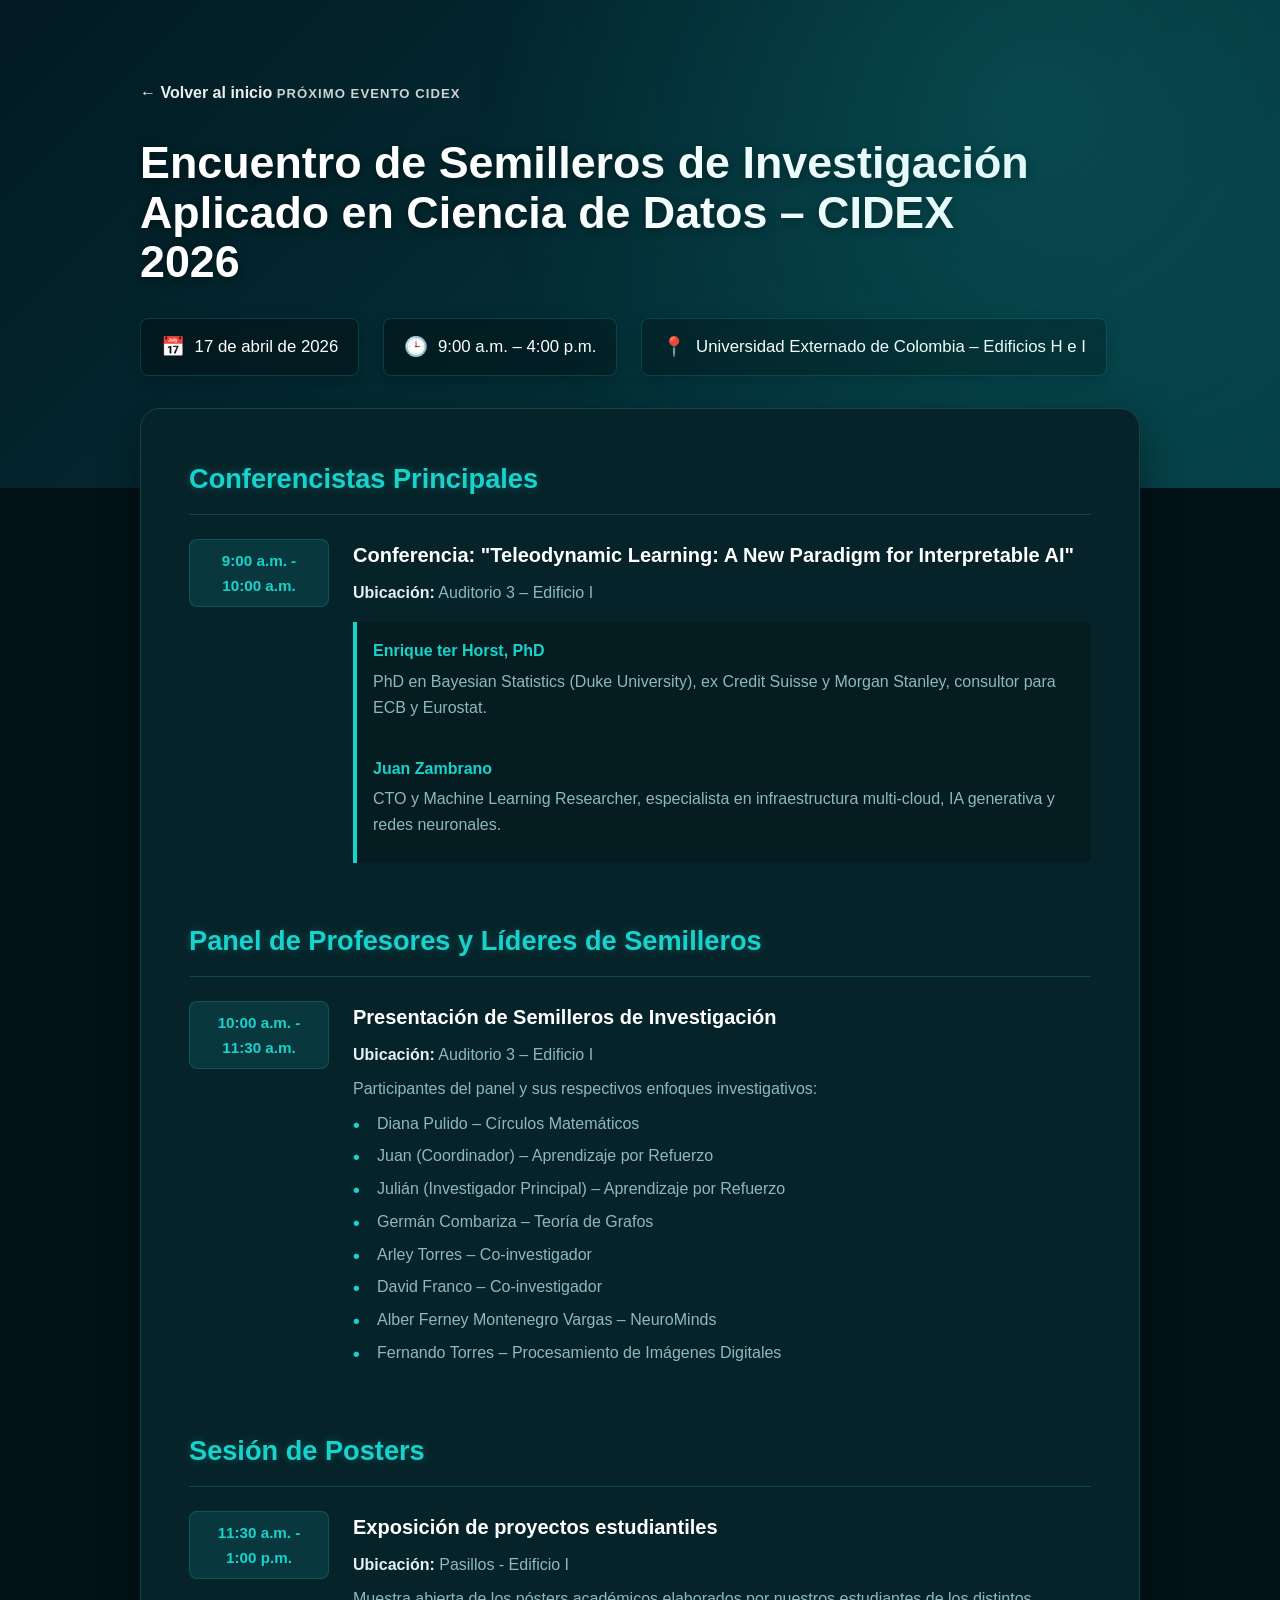
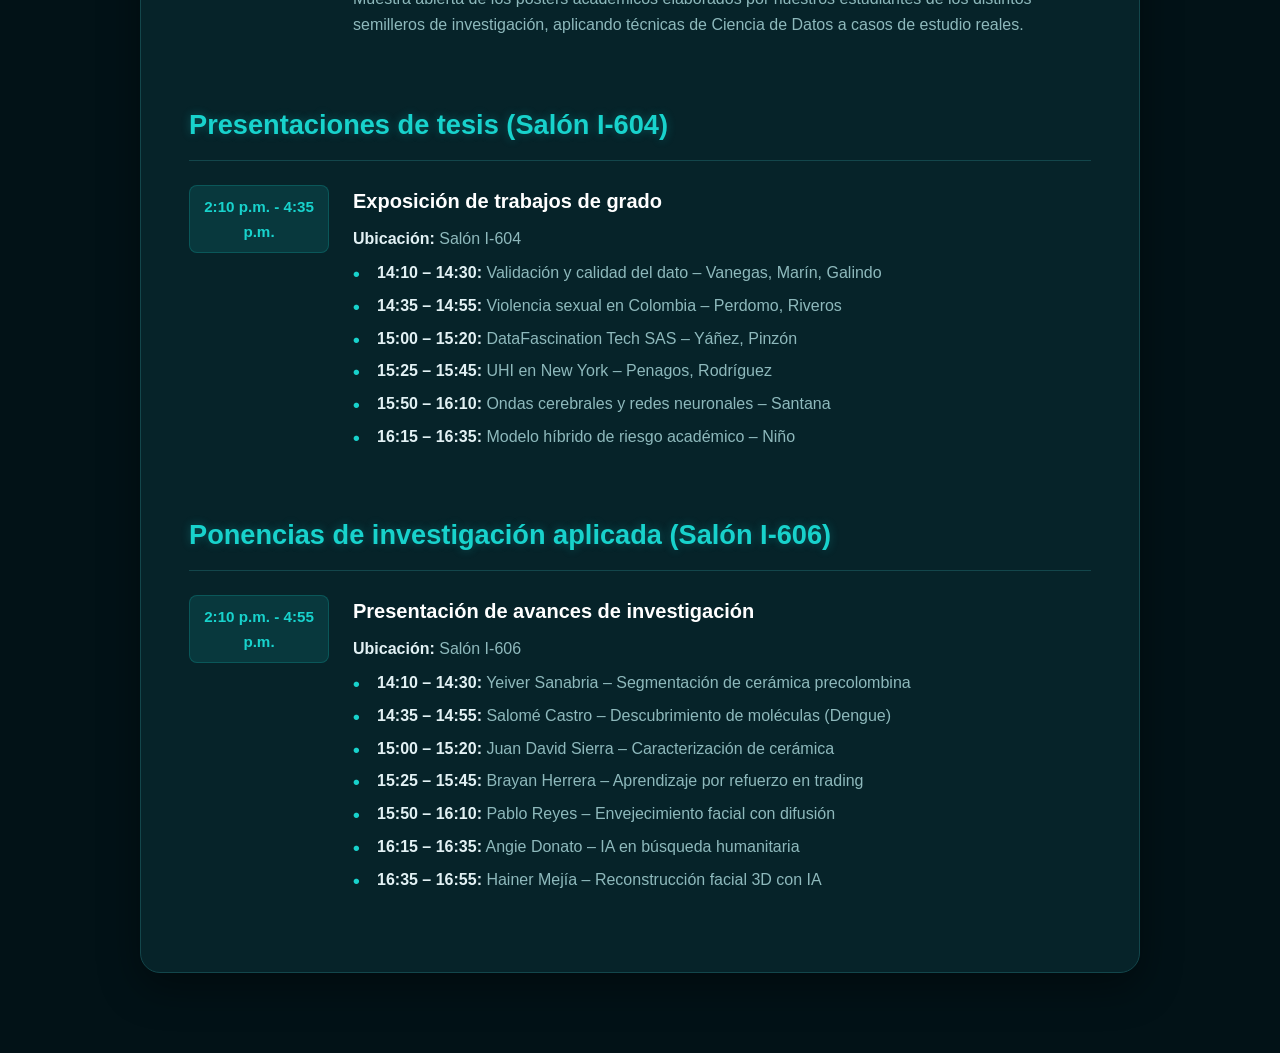
==== evento.html @ 5daf9986 "Actualización web CIDEX" ====
<!DOCTYPE html>
<html lang="es">

<head>
    <meta charset="UTF-8" />
    <meta name="viewport" content="width=device-width, initial-scale=1.0" />
    <title>Evento | CIDEX</title>
    <link rel="stylesheet" href="styles.css" />
    <style>

        :root {
            /* Futuristic Dark/Cyan Palette based on the image */
            --bg-deep: #021217;
            --bg-card: #062329;
            --cyan-main: #18d2cc;
            --cyan-dark: #0b5e61;
            --cyan-soft: rgba(24, 210, 204, 0.12);
            --text-main: #e2f1f4;
            --text-muted: #8eb9bc;
            --white: #ffffff;
            --border: #13464b;
            --shadow: 0 14px 40px rgba(0, 0, 0, 0.4);
            --radius-lg: 20px;
            --radius-md: 14px;
            --radius-sm: 8px;
            --max-width: 1000px;
        }

        * {
            box-sizing: border-box;
        }

        html {
            scroll-behavior: smooth;
            font-family: "Inter", "Segoe UI", sans-serif;
        }

        body {
            margin: 0;
            color: var(--text-main);
            background: var(--bg-deep); /* Dark background */
            line-height: 1.65;
        }

        a {
            text-decoration: none;
            color: inherit;
        }

        img {
            max-width: 100%;
            display: block;
        }

        .container {
            width: min(var(--max-width), calc(100% - 2rem));
            margin: 0 auto;
        }

        .section {
            padding: 5rem 0;
        }

        .eyebrow {
            display: inline-block;
            font-size: 0.82rem;
            font-weight: 700;
            letter-spacing: 0.08em;
            text-transform: uppercase;
            color: var(--cyan-main);
            margin-bottom: 0.8rem;
        }

        .back-link {
            display: inline-flex;
            align-items: center;
            gap: 0.5rem;
            font-weight: 600;
            color: rgba(255, 255, 255, 0.92);
            margin-bottom: 2rem;
            transition: opacity 0.2s ease;
        }

        .back-link:hover {
            opacity: 0.8;
            color: var(--cyan-main);
        }

        .hero-evento {
            padding: 5rem 0 7rem;
            background: linear-gradient(135deg, #021a22 0%, #063e46 100%);
            color: var(--white);
            position: relative;
            overflow: hidden;
        }
        
        .hero-evento::after {
            content: '';
            position: absolute;
            top: 0; left: 0; width: 100%; height: 100%;
            background-image: radial-gradient(circle at 80% 20%, rgba(24,210,204,0.15) 0%, transparent 50%);
            pointer-events: none;
        }

        .hero-evento h1 {
            font-size: clamp(2.2rem, 3.5vw, 3.8rem);
            line-height: 1.1;
            margin: 0 0 1.5rem;
            max-width: 900px;
            text-shadow: 0 2px 10px rgba(0,0,0,0.5);
        }

        .event-meta {
            display: flex;
            flex-wrap: wrap;
            gap: 1.5rem;
            margin-top: 2rem;
            font-size: 1.05rem;
        }

        .meta-item {
            display: flex;
            align-items: center;
            gap: 0.6rem;
            background: rgba(0, 0, 0, 0.3);
            padding: 0.75rem 1.25rem;
            border-radius: var(--radius-sm);
            border: 1px solid rgba(24, 210, 204, 0.2);
            box-shadow: 0 4px 15px rgba(0,0,0,0.2);
            backdrop-filter: blur(5px);
        }

        .meta-icon {
            font-size: 1.2rem;
        }

        .content-card {
            background: var(--bg-card);
            border: 1px solid var(--border);
            border-radius: var(--radius-lg);
            box-shadow: var(--shadow);
            padding: 3rem;
            margin-top: -5rem;
            position: relative;
            z-index: 10;
        }

        .agenda-section {
            margin-bottom: 3.5rem;
        }

        .agenda-section:last-child {
            margin-bottom: 0;
        }

        .agenda-section h2 {
            font-size: 1.7rem;
            color: var(--cyan-main);
            margin-top: 0;
            margin-bottom: 1.5rem;
            padding-bottom: 0.75rem;
            border-bottom: 1px solid var(--border);
            text-shadow: 0 0 10px rgba(24,210,204,0.3);
        }

        .agenda-item {
            display: grid;
            grid-template-columns: 140px 1fr;
            gap: 1.5rem;
            margin-bottom: 1.5rem;
            align-items: start;
        }

        @media (max-width: 600px) {
            .agenda-item {
                grid-template-columns: 1fr;
                gap: 0.5rem;
            }
        }

        .item-time {
            font-weight: 700;
            color: var(--cyan-main);
            background: var(--cyan-soft);
            padding: 0.5rem 0.8rem;
            border-radius: var(--radius-sm);
            font-size: 0.95rem;
            text-align: center;
            display: inline-block;
            border: 1px solid rgba(24, 210, 204, 0.2);
        }

        .item-content h3 {
            margin: 0 0 0.5rem;
            font-size: 1.25rem;
            color: var(--white);
        }

        .item-content p {
            margin: 0 0 0.5rem;
            color: var(--text-muted);
        }
        
        .item-content strong {
            color: var(--text-main);
        }

        .speaker-info {
            background: rgba(0,0,0,0.2);
            border-left: 4px solid var(--cyan-main);
            padding: 1rem;
            border-radius: 0 var(--radius-sm) var(--radius-sm) 0;
            margin-top: 1rem;
        }

        .speaker-info strong {
            display: block;
            color: var(--cyan-main);
            margin-bottom: 0.25rem;
        }

        .tag-list {
            list-style: none;
            padding: 0;
            margin: 0.5rem 0 0;
        }

        .tag-list li {
            position: relative;
            padding-left: 1.5rem;
            margin-bottom: 0.4rem;
            color: var(--text-muted);
        }

        .tag-list li::before {
            content: "•";
            color: var(--cyan-main);
            font-weight: bold;
            font-size: 1.2rem;
            position: absolute;
            left: 0;
            top: -2px;
        }

    </style>
</head>

<body>

    <section class="hero-evento">
        <div class="container">
            <a href="index.html" class="back-link">← Volver al inicio</a>

            <div class="eyebrow" style="color: rgba(255,255,255,0.8);">Próximo Evento CIDEX</div>
            <!-- Título genérico sugerido a reemplazar en futuros eventos -->
            <h1>Encuentro de Semilleros de Investigación Aplicado en Ciencia de Datos – CIDEX 2026</h1>

            <div class="event-meta">
                <!-- Variables genéricas a cambiar por evento -->
                <div class="meta-item">
                    <span class="meta-icon">📅</span>
                    <span>17 de abril de 2026</span>
                </div>
                <div class="meta-item">
                    <span class="meta-icon">🕒</span>
                    <span>9:00 a.m. – 4:00 p.m.</span>
                </div>
                <div class="meta-item">
                    <span class="meta-icon">📍</span>
                    <span>Universidad Externado de Colombia – Edificios H e I</span>
                </div>
            </div>
        </div>
    </section>

    <section class="section" style="padding-top: 0;">
        <div class="container">
            <div class="content-card">
                
                <!-- SECCIÓN 1: CONFERENCISTAS PRINCIPALES -->
                <div class="agenda-section">
                    <h2>Conferencistas Principales</h2>
                    
                    <div class="agenda-item">
                        <div class="item-time">9:00 a.m. - 10:00 a.m.</div>
                        <div class="item-content">
                            <h3>Conferencia: "Teleodynamic Learning: A New Paradigm for Interpretable AI"</h3>
                            <p><strong>Ubicación:</strong> Auditorio 3 – Edificio I</p>
                            
                            <div class="speaker-info">
                                <strong>Enrique ter Horst, PhD</strong>
                                <p>PhD en Bayesian Statistics (Duke University), ex Credit Suisse y Morgan Stanley, consultor para ECB y Eurostat.</p>
                                <br>
                                <strong>Juan Zambrano</strong>
                                <p>CTO y Machine Learning Researcher, especialista en infraestructura multi-cloud, IA generativa y redes neuronales.</p>
                            </div>
                        </div>
                    </div>
                </div>

                <!-- SECCIÓN 2: PANEL DE PROFESORES -->
                <div class="agenda-section">
                    <h2>Panel de Profesores y Líderes de Semilleros</h2>
                    
                    <div class="agenda-item">
                        <div class="item-time">10:00 a.m. - 11:30 a.m.</div>
                        <div class="item-content">
                            <h3>Presentación de Semilleros de Investigación</h3>
                            <p><strong>Ubicación:</strong> Auditorio 3 – Edificio I</p>
                            <p>Participantes del panel y sus respectivos enfoques investigativos:</p>
                            <ul class="tag-list">
                                <li>Diana Pulido – Círculos Matemáticos</li>
                                <li>Juan (Coordinador) – Aprendizaje por Refuerzo</li>
                                <li>Julián (Investigador Principal) – Aprendizaje por Refuerzo</li>
                                <li>Germán Combariza – Teoría de Grafos</li>
                                <li>Arley Torres – Co-investigador</li>
                                <li>David Franco – Co-investigador</li>
                                <li>Alber Ferney Montenegro Vargas – NeuroMinds</li>
                                <li>Fernando Torres – Procesamiento de Imágenes Digitales</li>
                            </ul>
                        </div>
                    </div>
                </div>

                <!-- SECCIÓN 3: POSTERS -->
                <div class="agenda-section">
                    <h2>Sesión de Posters</h2>
                    
                    <div class="agenda-item">
                        <div class="item-time">11:30 a.m. - 1:00 p.m.</div>
                        <div class="item-content">
                            <h3>Exposición de proyectos estudiantiles</h3>
                            <p><strong>Ubicación:</strong> Pasillos - Edificio I</p>
                            <p>Muestra abierta de los pósters académicos elaborados por nuestros estudiantes de los distintos semilleros de investigación, aplicando técnicas de Ciencia de Datos a casos de estudio reales.</p>
                        </div>
                    </div>
                </div>

                <!-- SECCIÓN 4: TESIS -->
                <div class="agenda-section">
                    <h2>Presentaciones de tesis (Salón I-604)</h2>
                    
                    <div class="agenda-item">
                        <div class="item-time">2:10 p.m. - 4:35 p.m.</div>
                        <div class="item-content">
                            <h3>Exposición de trabajos de grado</h3>
                            <p><strong>Ubicación:</strong> Salón I-604</p>
                            <ul class="tag-list">
                                <li><strong>14:10 – 14:30:</strong> Validación y calidad del dato – Vanegas, Marín, Galindo</li>
                                <li><strong>14:35 – 14:55:</strong> Violencia sexual en Colombia – Perdomo, Riveros</li>
                                <li><strong>15:00 – 15:20:</strong> DataFascination Tech SAS – Yáñez, Pinzón</li>
                                <li><strong>15:25 – 15:45:</strong> UHI en New York – Penagos, Rodríguez</li>
                                <li><strong>15:50 – 16:10:</strong> Ondas cerebrales y redes neuronales – Santana</li>
                                <li><strong>16:15 – 16:35:</strong> Modelo híbrido de riesgo académico – Niño</li>
                            </ul>
                        </div>
                    </div>
                </div>

                <!-- SECCIÓN 5: PONENCIAS APLICADAS -->
                <div class="agenda-section">
                    <h2>Ponencias de investigación aplicada (Salón I-606)</h2>
                    
                    <div class="agenda-item">
                        <div class="item-time">2:10 p.m. - 4:55 p.m.</div>
                        <div class="item-content">
                            <h3>Presentación de avances de investigación</h3>
                            <p><strong>Ubicación:</strong> Salón I-606</p>
                            <ul class="tag-list">
                                <li><strong>14:10 – 14:30:</strong> Yeiver Sanabria – Segmentación de cerámica precolombina</li>
                                <li><strong>14:35 – 14:55:</strong> Salomé Castro – Descubrimiento de moléculas (Dengue)</li>
                                <li><strong>15:00 – 15:20:</strong> Juan David Sierra – Caracterización de cerámica</li>
                                <li><strong>15:25 – 15:45:</strong> Brayan Herrera – Aprendizaje por refuerzo en trading</li>
                                <li><strong>15:50 – 16:10:</strong> Pablo Reyes – Envejecimiento facial con difusión</li>
                                <li><strong>16:15 – 16:35:</strong> Angie Donato – IA en búsqueda humanitaria</li>
                                <li><strong>16:35 – 16:55:</strong> Hainer Mejía – Reconstrucción facial 3D con IA</li>
                            </ul>
                        </div>
                    </div>
                </div>

            </div>
        </div>
    </section>

</body>
</html>
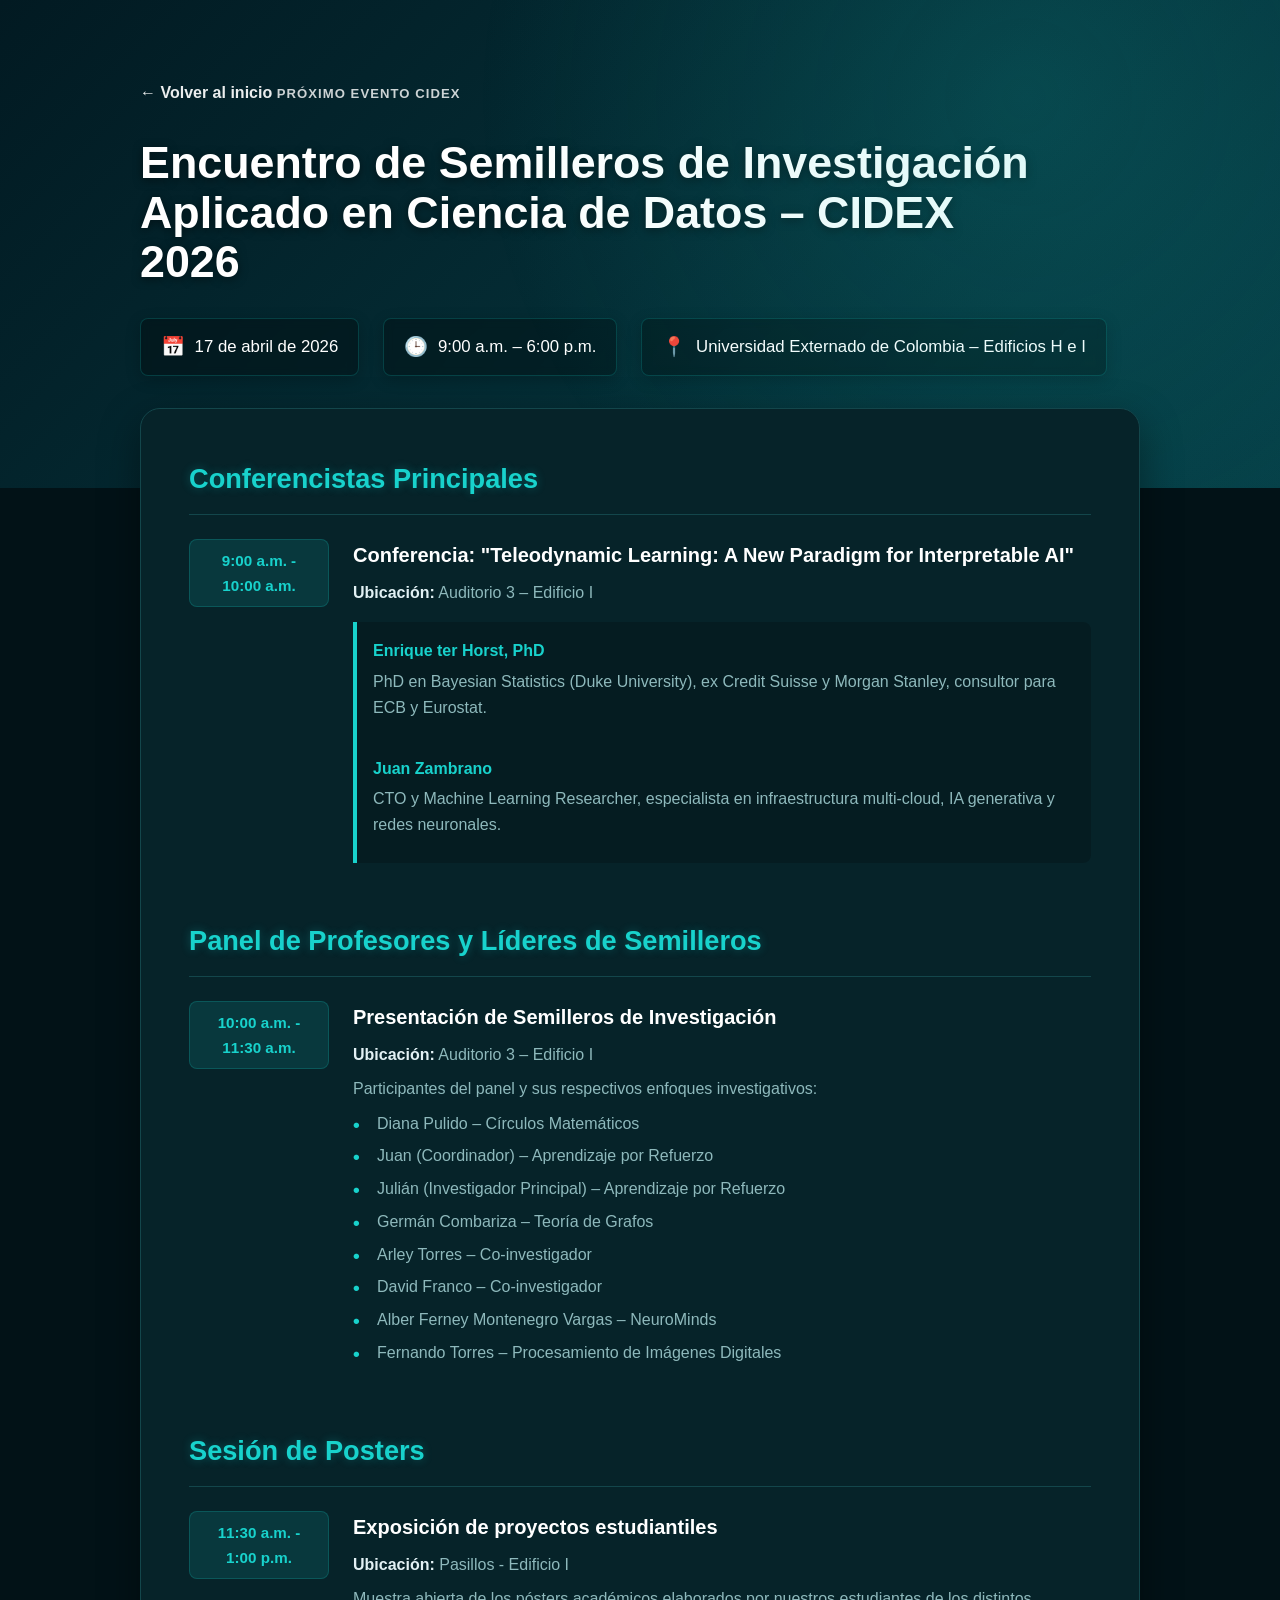
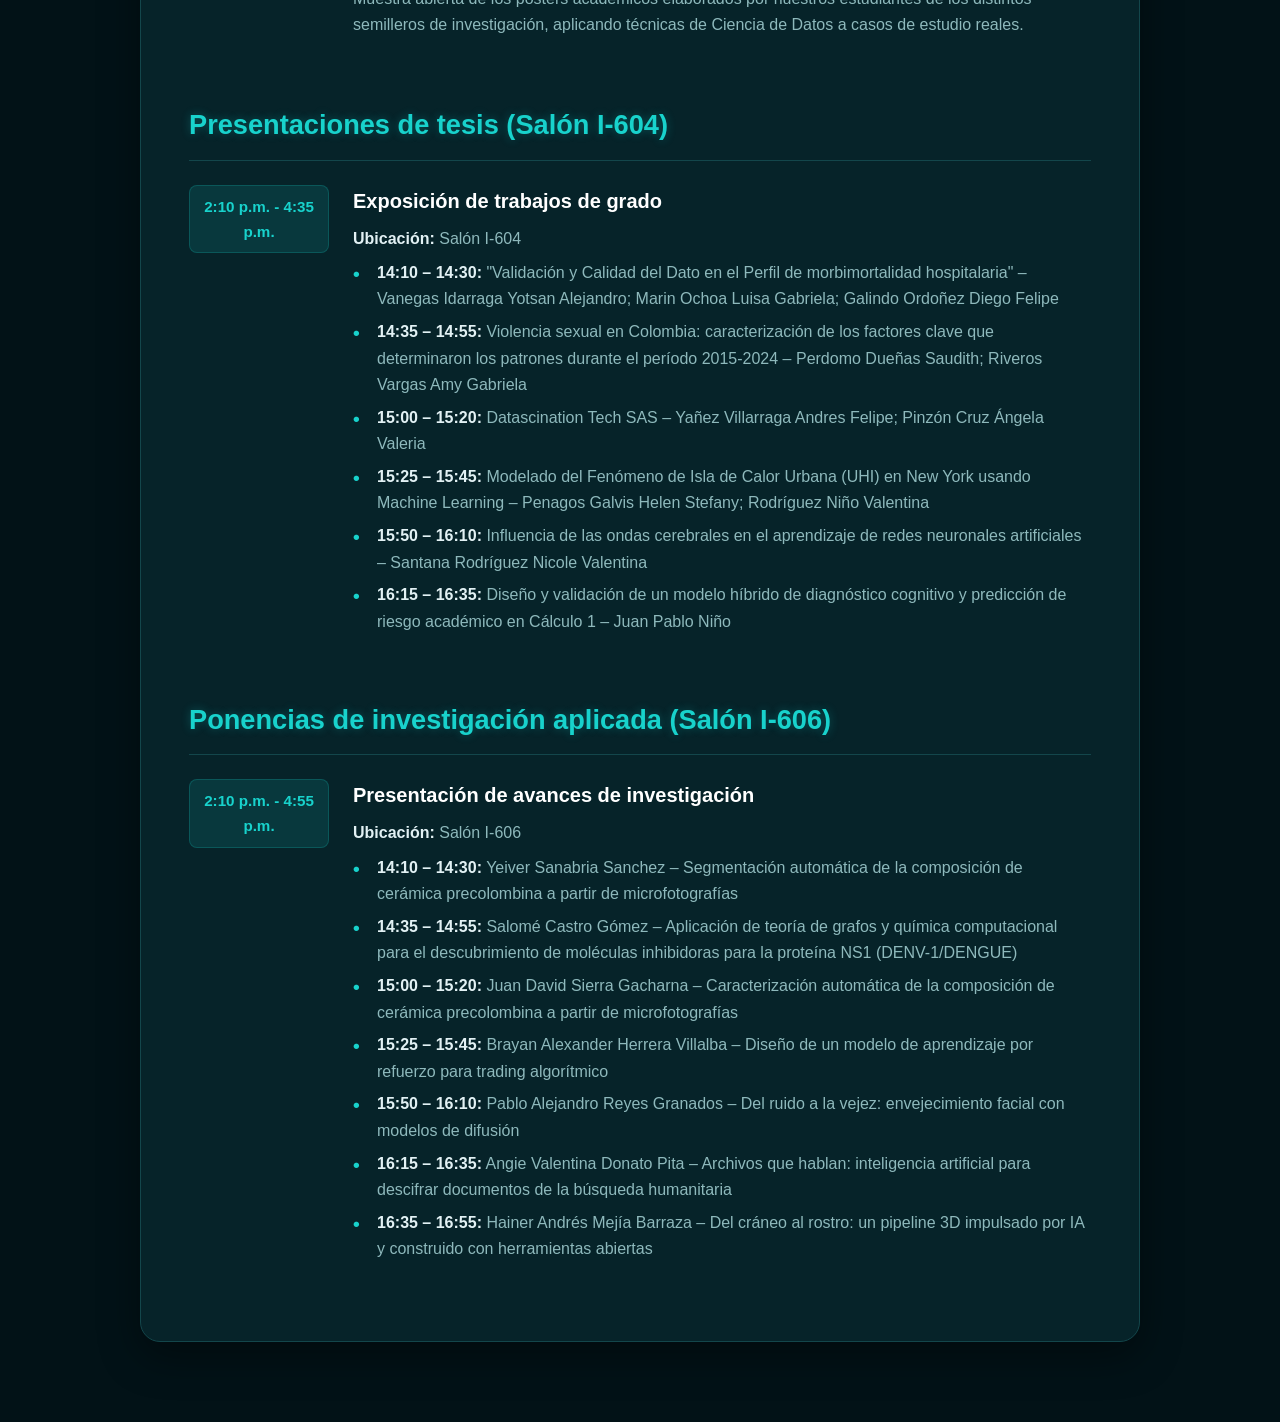
==== commit b4557cc8: "Actualización web CIDEX" ====
--- a/evento.html
+++ b/evento.html
@@ -7,7 +7,6 @@
     <title>Evento | CIDEX</title>
     <link rel="stylesheet" href="styles.css" />
     <style>
-
         :root {
             /* Futuristic Dark/Cyan Palette based on the image */
             --bg-deep: #021217;
@@ -38,7 +37,8 @@
         body {
             margin: 0;
             color: var(--text-main);
-            background: var(--bg-deep); /* Dark background */
+            background: var(--bg-deep);
+            /* Dark background */
             line-height: 1.65;
         }
 
@@ -93,12 +93,15 @@
             position: relative;
             overflow: hidden;
         }
-        
+
         .hero-evento::after {
             content: '';
             position: absolute;
-            top: 0; left: 0; width: 100%; height: 100%;
-            background-image: radial-gradient(circle at 80% 20%, rgba(24,210,204,0.15) 0%, transparent 50%);
+            top: 0;
+            left: 0;
+            width: 100%;
+            height: 100%;
+            background-image: radial-gradient(circle at 80% 20%, rgba(24, 210, 204, 0.15) 0%, transparent 50%);
             pointer-events: none;
         }
 
@@ -107,7 +110,7 @@
             line-height: 1.1;
             margin: 0 0 1.5rem;
             max-width: 900px;
-            text-shadow: 0 2px 10px rgba(0,0,0,0.5);
+            text-shadow: 0 2px 10px rgba(0, 0, 0, 0.5);
         }
 
         .event-meta {
@@ -126,7 +129,7 @@
             padding: 0.75rem 1.25rem;
             border-radius: var(--radius-sm);
             border: 1px solid rgba(24, 210, 204, 0.2);
-            box-shadow: 0 4px 15px rgba(0,0,0,0.2);
+            box-shadow: 0 4px 15px rgba(0, 0, 0, 0.2);
             backdrop-filter: blur(5px);
         }
 
@@ -160,7 +163,7 @@
             margin-bottom: 1.5rem;
             padding-bottom: 0.75rem;
             border-bottom: 1px solid var(--border);
-            text-shadow: 0 0 10px rgba(24,210,204,0.3);
+            text-shadow: 0 0 10px rgba(24, 210, 204, 0.3);
         }
 
         .agenda-item {
@@ -200,13 +203,13 @@
             margin: 0 0 0.5rem;
             color: var(--text-muted);
         }
-        
+
         .item-content strong {
             color: var(--text-main);
         }
 
         .speaker-info {
-            background: rgba(0,0,0,0.2);
+            background: rgba(0, 0, 0, 0.2);
             border-left: 4px solid var(--cyan-main);
             padding: 1rem;
             border-radius: 0 var(--radius-sm) var(--radius-sm) 0;
@@ -241,7 +244,6 @@
             left: 0;
             top: -2px;
         }
-
     </style>
 </head>
 
@@ -263,7 +265,7 @@
                 </div>
                 <div class="meta-item">
                     <span class="meta-icon">🕒</span>
-                    <span>9:00 a.m. – 4:00 p.m.</span>
+                    <span>9:00 a.m. – 6:00 p.m.</span>
                 </div>
                 <div class="meta-item">
                     <span class="meta-icon">📍</span>
@@ -276,23 +278,25 @@
     <section class="section" style="padding-top: 0;">
         <div class="container">
             <div class="content-card">
-                
+
                 <!-- SECCIÓN 1: CONFERENCISTAS PRINCIPALES -->
                 <div class="agenda-section">
                     <h2>Conferencistas Principales</h2>
-                    
+
                     <div class="agenda-item">
                         <div class="item-time">9:00 a.m. - 10:00 a.m.</div>
                         <div class="item-content">
                             <h3>Conferencia: "Teleodynamic Learning: A New Paradigm for Interpretable AI"</h3>
                             <p><strong>Ubicación:</strong> Auditorio 3 – Edificio I</p>
-                            
+
                             <div class="speaker-info">
                                 <strong>Enrique ter Horst, PhD</strong>
-                                <p>PhD en Bayesian Statistics (Duke University), ex Credit Suisse y Morgan Stanley, consultor para ECB y Eurostat.</p>
+                                <p>PhD en Bayesian Statistics (Duke University), ex Credit Suisse y Morgan Stanley,
+                                    consultor para ECB y Eurostat.</p>
                                 <br>
                                 <strong>Juan Zambrano</strong>
-                                <p>CTO y Machine Learning Researcher, especialista en infraestructura multi-cloud, IA generativa y redes neuronales.</p>
+                                <p>CTO y Machine Learning Researcher, especialista en infraestructura multi-cloud, IA
+                                    generativa y redes neuronales.</p>
                             </div>
                         </div>
                     </div>
@@ -301,7 +305,7 @@
                 <!-- SECCIÓN 2: PANEL DE PROFESORES -->
                 <div class="agenda-section">
                     <h2>Panel de Profesores y Líderes de Semilleros</h2>
-                    
+
                     <div class="agenda-item">
                         <div class="item-time">10:00 a.m. - 11:30 a.m.</div>
                         <div class="item-content">
@@ -325,13 +329,15 @@
                 <!-- SECCIÓN 3: POSTERS -->
                 <div class="agenda-section">
                     <h2>Sesión de Posters</h2>
-                    
+
                     <div class="agenda-item">
                         <div class="item-time">11:30 a.m. - 1:00 p.m.</div>
                         <div class="item-content">
                             <h3>Exposición de proyectos estudiantiles</h3>
                             <p><strong>Ubicación:</strong> Pasillos - Edificio I</p>
-                            <p>Muestra abierta de los pósters académicos elaborados por nuestros estudiantes de los distintos semilleros de investigación, aplicando técnicas de Ciencia de Datos a casos de estudio reales.</p>
+                            <p>Muestra abierta de los pósters académicos elaborados por nuestros estudiantes de los
+                                distintos semilleros de investigación, aplicando técnicas de Ciencia de Datos a casos de
+                                estudio reales.</p>
                         </div>
                     </div>
                 </div>
@@ -339,19 +345,29 @@
                 <!-- SECCIÓN 4: TESIS -->
                 <div class="agenda-section">
                     <h2>Presentaciones de tesis (Salón I-604)</h2>
-                    
+
                     <div class="agenda-item">
                         <div class="item-time">2:10 p.m. - 4:35 p.m.</div>
                         <div class="item-content">
                             <h3>Exposición de trabajos de grado</h3>
                             <p><strong>Ubicación:</strong> Salón I-604</p>
                             <ul class="tag-list">
-                                <li><strong>14:10 – 14:30:</strong> Validación y calidad del dato – Vanegas, Marín, Galindo</li>
-                                <li><strong>14:35 – 14:55:</strong> Violencia sexual en Colombia – Perdomo, Riveros</li>
-                                <li><strong>15:00 – 15:20:</strong> DataFascination Tech SAS – Yáñez, Pinzón</li>
-                                <li><strong>15:25 – 15:45:</strong> UHI en New York – Penagos, Rodríguez</li>
-                                <li><strong>15:50 – 16:10:</strong> Ondas cerebrales y redes neuronales – Santana</li>
-                                <li><strong>16:15 – 16:35:</strong> Modelo híbrido de riesgo académico – Niño</li>
+                                <li><strong>14:10 – 14:30:</strong> "Validación y Calidad del Dato en el Perfil de
+                                    morbimortalidad hospitalaria" – Vanegas Idarraga Yotsan Alejandro; Marin Ochoa Luisa
+                                    Gabriela; Galindo Ordoñez Diego Felipe</li>
+                                <li><strong>14:35 – 14:55:</strong> Violencia sexual en Colombia: caracterización de los
+                                    factores clave que determinaron los patrones durante el período 2015-2024 – Perdomo
+                                    Dueñas Saudith; Riveros Vargas Amy Gabriela</li>
+                                <li><strong>15:00 – 15:20:</strong> Datascination Tech SAS – Yañez Villarraga Andres
+                                    Felipe; Pinzón Cruz Ángela Valeria</li>
+                                <li><strong>15:25 – 15:45:</strong> Modelado del Fenómeno de Isla de Calor Urbana (UHI)
+                                    en New York usando Machine Learning – Penagos Galvis Helen Stefany; Rodríguez Niño
+                                    Valentina</li>
+                                <li><strong>15:50 – 16:10:</strong> Influencia de las ondas cerebrales en el aprendizaje
+                                    de redes neuronales artificiales – Santana Rodríguez Nicole Valentina</li>
+                                <li><strong>16:15 – 16:35:</strong> Diseño y validación de un modelo híbrido de
+                                    diagnóstico cognitivo y predicción de riesgo académico en Cálculo 1 – Juan Pablo
+                                    Niño</li>
                             </ul>
                         </div>
                     </div>
@@ -360,20 +376,29 @@
                 <!-- SECCIÓN 5: PONENCIAS APLICADAS -->
                 <div class="agenda-section">
                     <h2>Ponencias de investigación aplicada (Salón I-606)</h2>
-                    
+
                     <div class="agenda-item">
                         <div class="item-time">2:10 p.m. - 4:55 p.m.</div>
                         <div class="item-content">
                             <h3>Presentación de avances de investigación</h3>
                             <p><strong>Ubicación:</strong> Salón I-606</p>
                             <ul class="tag-list">
-                                <li><strong>14:10 – 14:30:</strong> Yeiver Sanabria – Segmentación de cerámica precolombina</li>
-                                <li><strong>14:35 – 14:55:</strong> Salomé Castro – Descubrimiento de moléculas (Dengue)</li>
-                                <li><strong>15:00 – 15:20:</strong> Juan David Sierra – Caracterización de cerámica</li>
-                                <li><strong>15:25 – 15:45:</strong> Brayan Herrera – Aprendizaje por refuerzo en trading</li>
-                                <li><strong>15:50 – 16:10:</strong> Pablo Reyes – Envejecimiento facial con difusión</li>
-                                <li><strong>16:15 – 16:35:</strong> Angie Donato – IA en búsqueda humanitaria</li>
-                                <li><strong>16:35 – 16:55:</strong> Hainer Mejía – Reconstrucción facial 3D con IA</li>
+                                <li><strong>14:10 – 14:30:</strong> Yeiver Sanabria Sanchez – Segmentación automática de
+                                    la composición de cerámica precolombina a partir de microfotografías</li>
+                                <li><strong>14:35 – 14:55:</strong> Salomé Castro Gómez – Aplicación de teoría de grafos
+                                    y química computacional para el descubrimiento de moléculas inhibidoras para la
+                                    proteína NS1 (DENV-1/DENGUE)</li>
+                                <li><strong>15:00 – 15:20:</strong> Juan David Sierra Gacharna – Caracterización
+                                    automática de la composición de cerámica precolombina a partir de microfotografías
+                                </li>
+                                <li><strong>15:25 – 15:45:</strong> Brayan Alexander Herrera Villalba – Diseño de un
+                                    modelo de aprendizaje por refuerzo para trading algorítmico</li>
+                                <li><strong>15:50 – 16:10:</strong> Pablo Alejandro Reyes Granados – Del ruido a la
+                                    vejez: envejecimiento facial con modelos de difusión</li>
+                                <li><strong>16:15 – 16:35:</strong> Angie Valentina Donato Pita – Archivos que hablan:
+                                    inteligencia artificial para descifrar documentos de la búsqueda humanitaria</li>
+                                <li><strong>16:35 – 16:55:</strong> Hainer Andrés Mejía Barraza – Del cráneo al rostro:
+                                    un pipeline 3D impulsado por IA y construido con herramientas abiertas</li>
                             </ul>
                         </div>
                     </div>
@@ -384,4 +409,5 @@
     </section>
 
 </body>
-</html>
+
+</html>
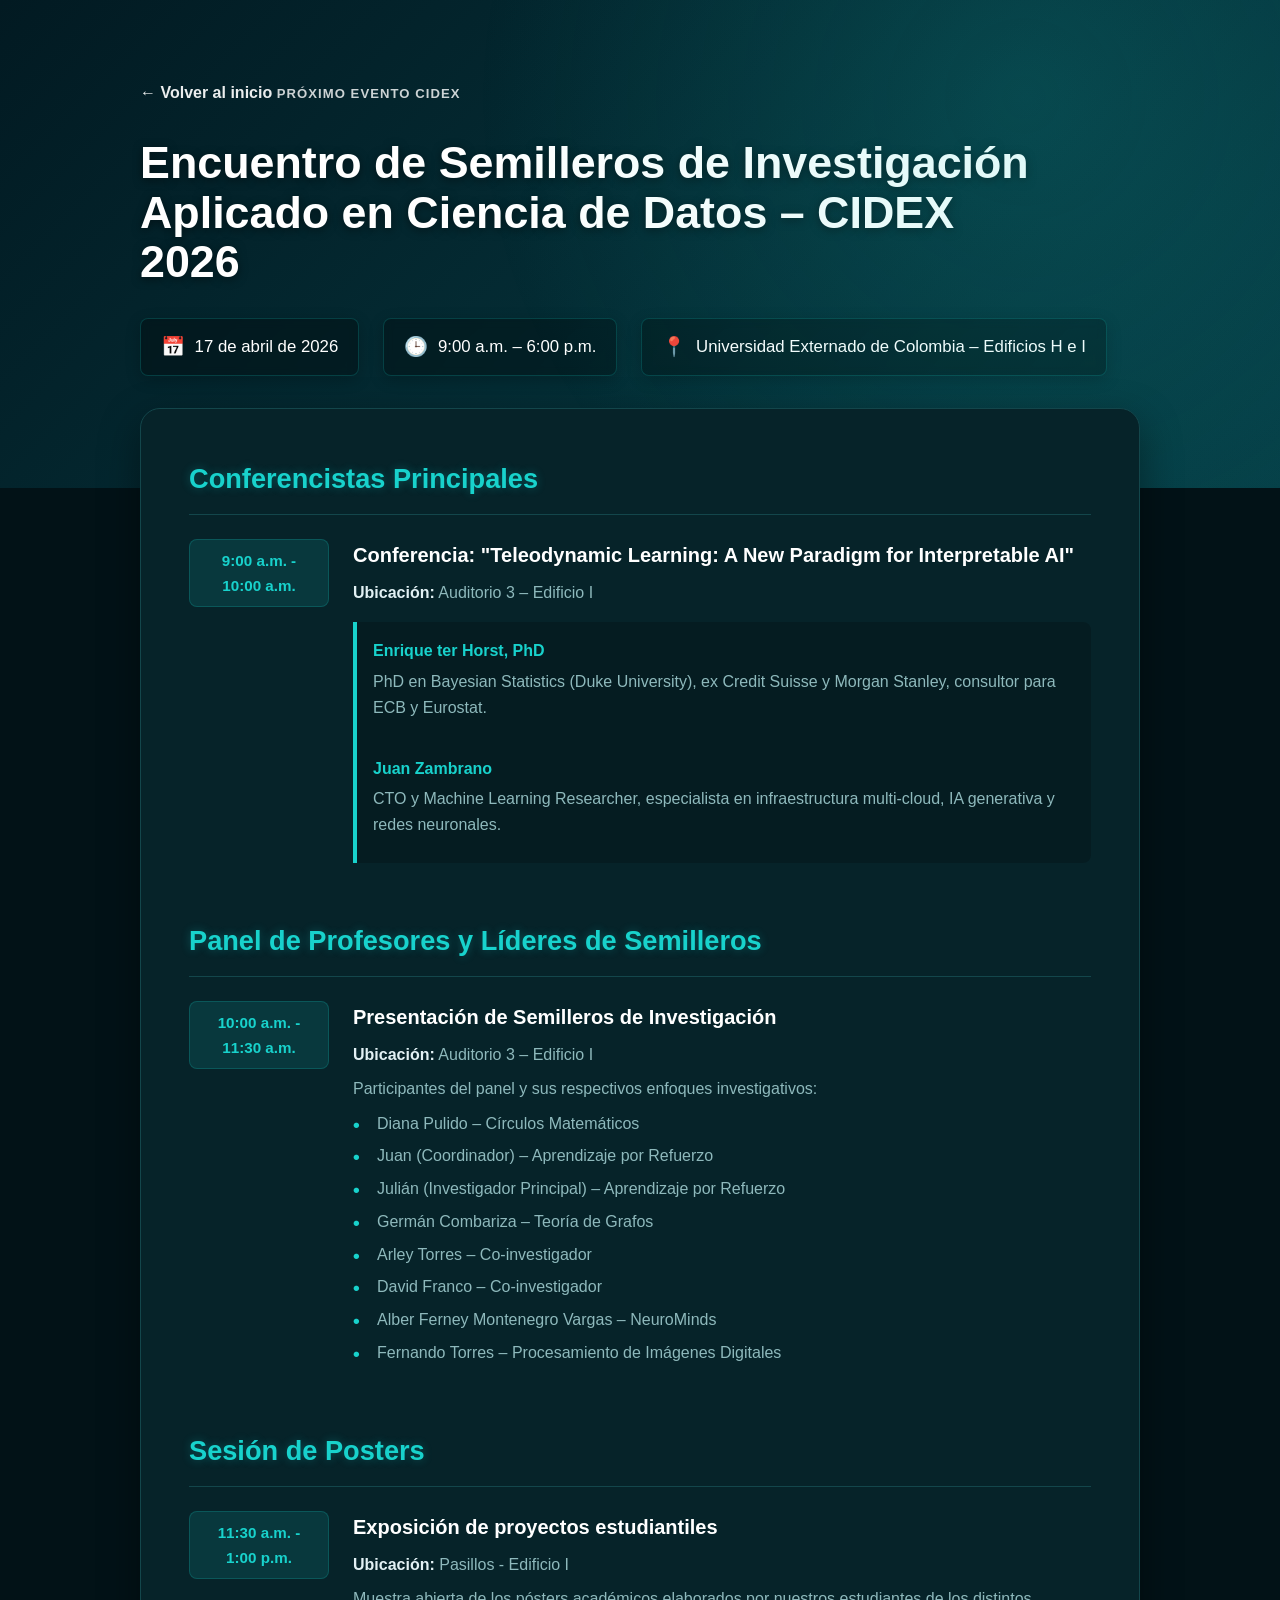
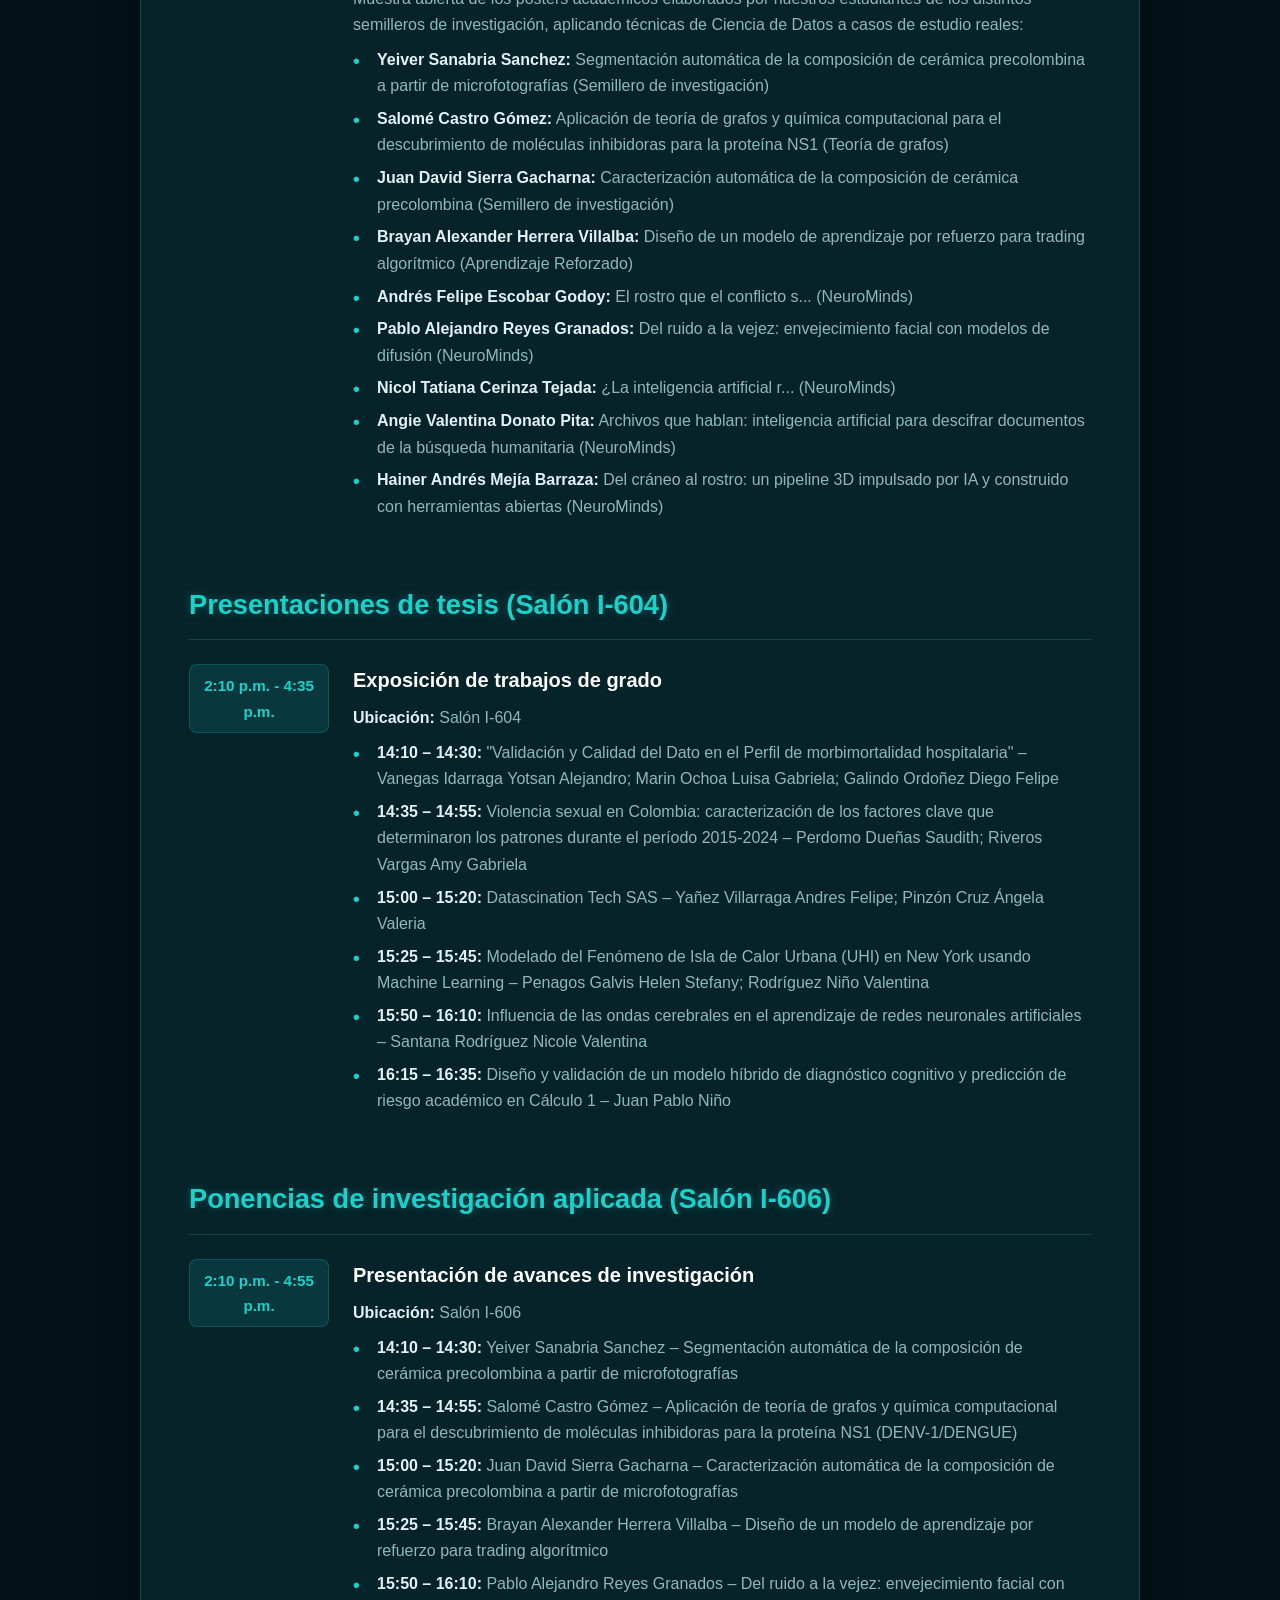
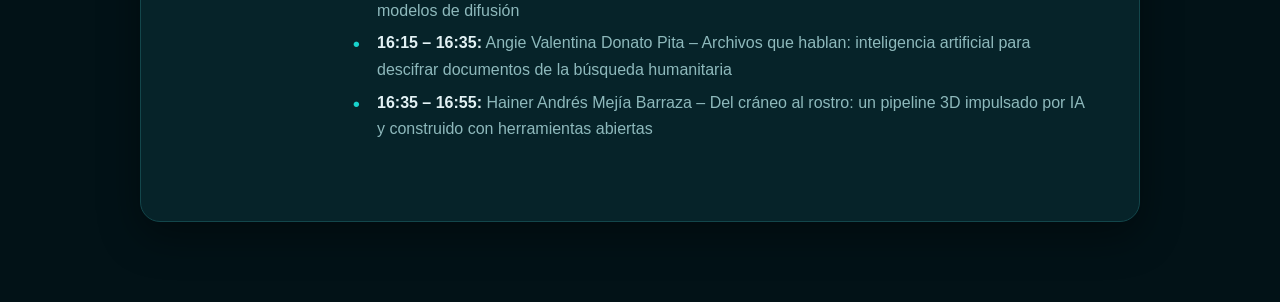
==== commit ba1a9757: "Actualización web CIDEX" ====
--- a/evento.html
+++ b/evento.html
@@ -337,7 +337,18 @@
                             <p><strong>Ubicación:</strong> Pasillos - Edificio I</p>
                             <p>Muestra abierta de los pósters académicos elaborados por nuestros estudiantes de los
                                 distintos semilleros de investigación, aplicando técnicas de Ciencia de Datos a casos de
-                                estudio reales.</p>
+                                estudio reales:</p>
+                            <ul class="tag-list">
+                                <li><strong>Yeiver Sanabria Sanchez:</strong> Segmentación automática de la composición de cerámica precolombina a partir de microfotografías (Semillero de investigación)</li>
+                                <li><strong>Salomé Castro Gómez:</strong> Aplicación de teoría de grafos y química computacional para el descubrimiento de moléculas inhibidoras para la proteína NS1 (Teoría de grafos)</li>
+                                <li><strong>Juan David Sierra Gacharna:</strong> Caracterización automática de la composición de cerámica precolombina (Semillero de investigación)</li>
+                                <li><strong>Brayan Alexander Herrera Villalba:</strong> Diseño de un modelo de aprendizaje por refuerzo para trading algorítmico (Aprendizaje Reforzado)</li>
+                                <li><strong>Andrés Felipe Escobar Godoy:</strong> El rostro que el conflicto s... (NeuroMinds)</li>
+                                <li><strong>Pablo Alejandro Reyes Granados:</strong> Del ruido a la vejez: envejecimiento facial con modelos de difusión (NeuroMinds)</li>
+                                <li><strong>Nicol Tatiana Cerinza Tejada:</strong> ¿La inteligencia artificial r... (NeuroMinds)</li>
+                                <li><strong>Angie Valentina Donato Pita:</strong> Archivos que hablan: inteligencia artificial para descifrar documentos de la búsqueda humanitaria (NeuroMinds)</li>
+                                <li><strong>Hainer Andrés Mejía Barraza:</strong> Del cráneo al rostro: un pipeline 3D impulsado por IA y construido con herramientas abiertas (NeuroMinds)</li>
+                            </ul>
                         </div>
                     </div>
                 </div>
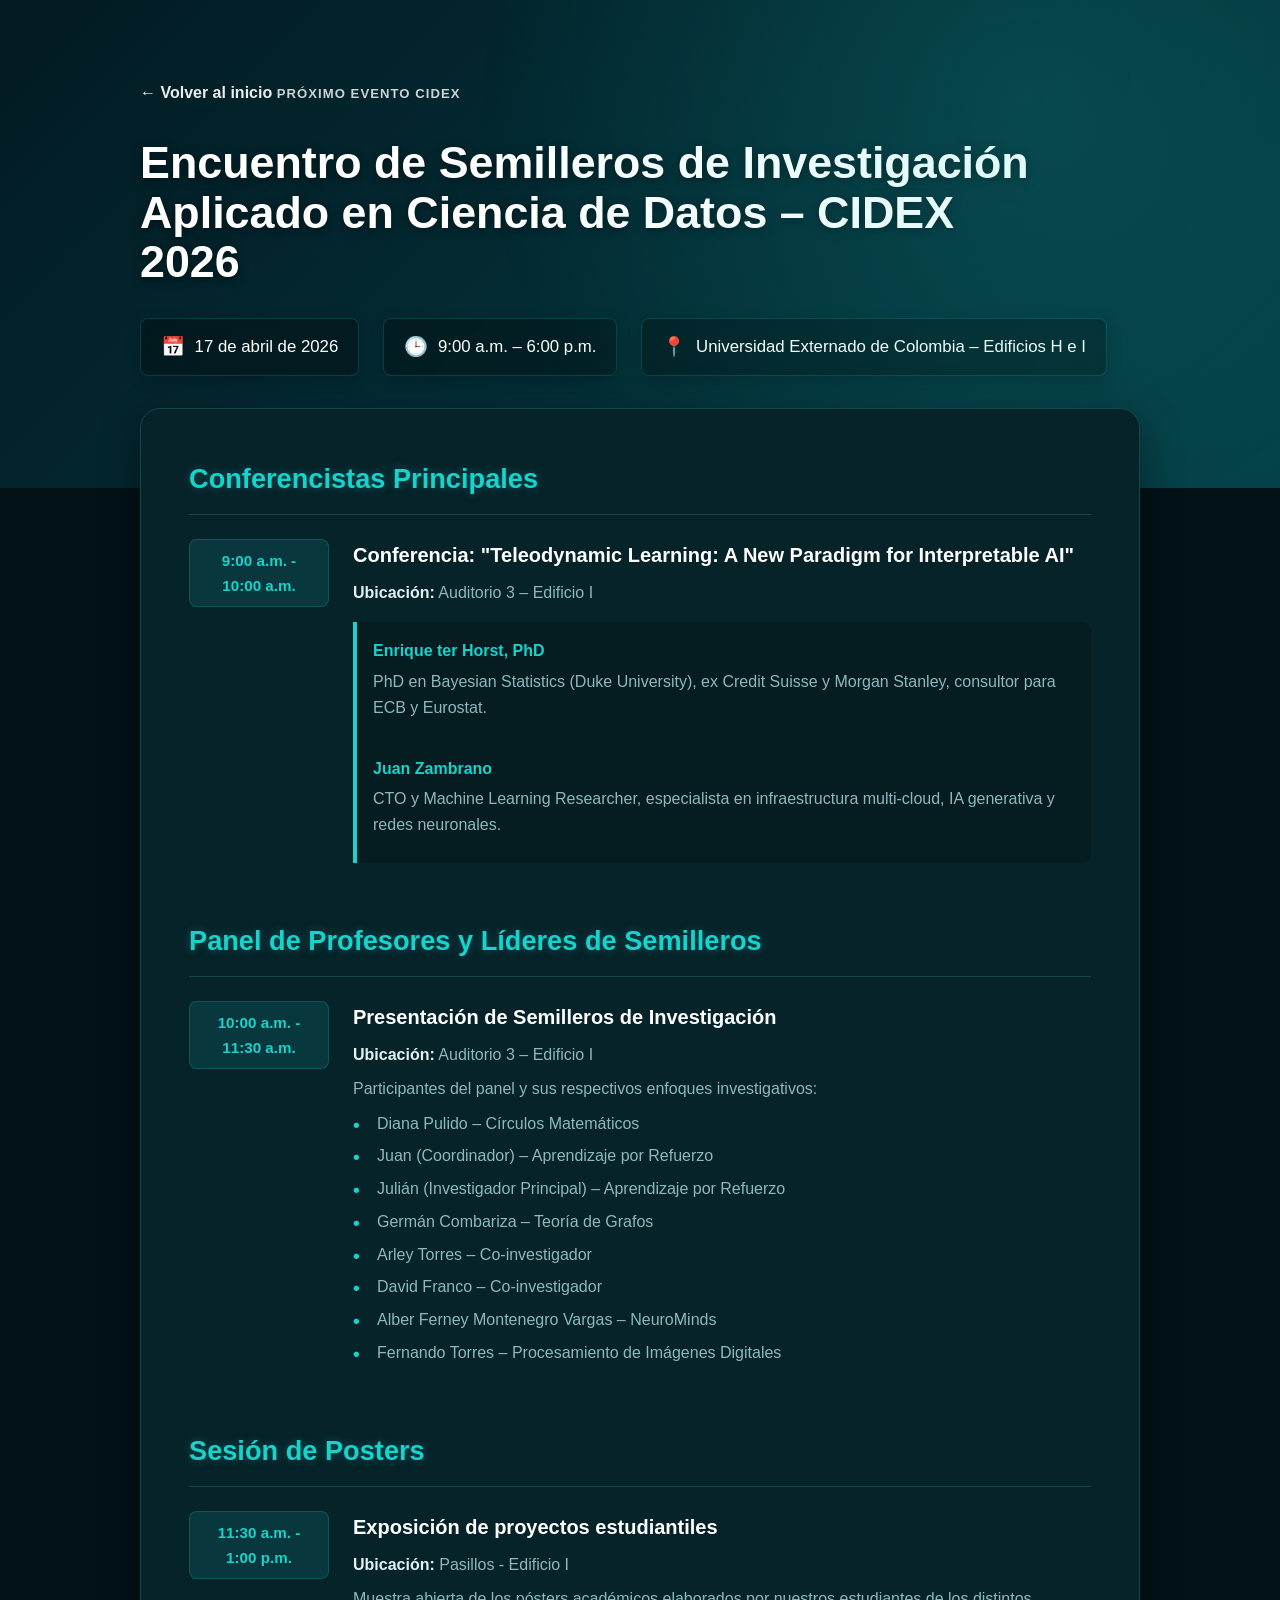
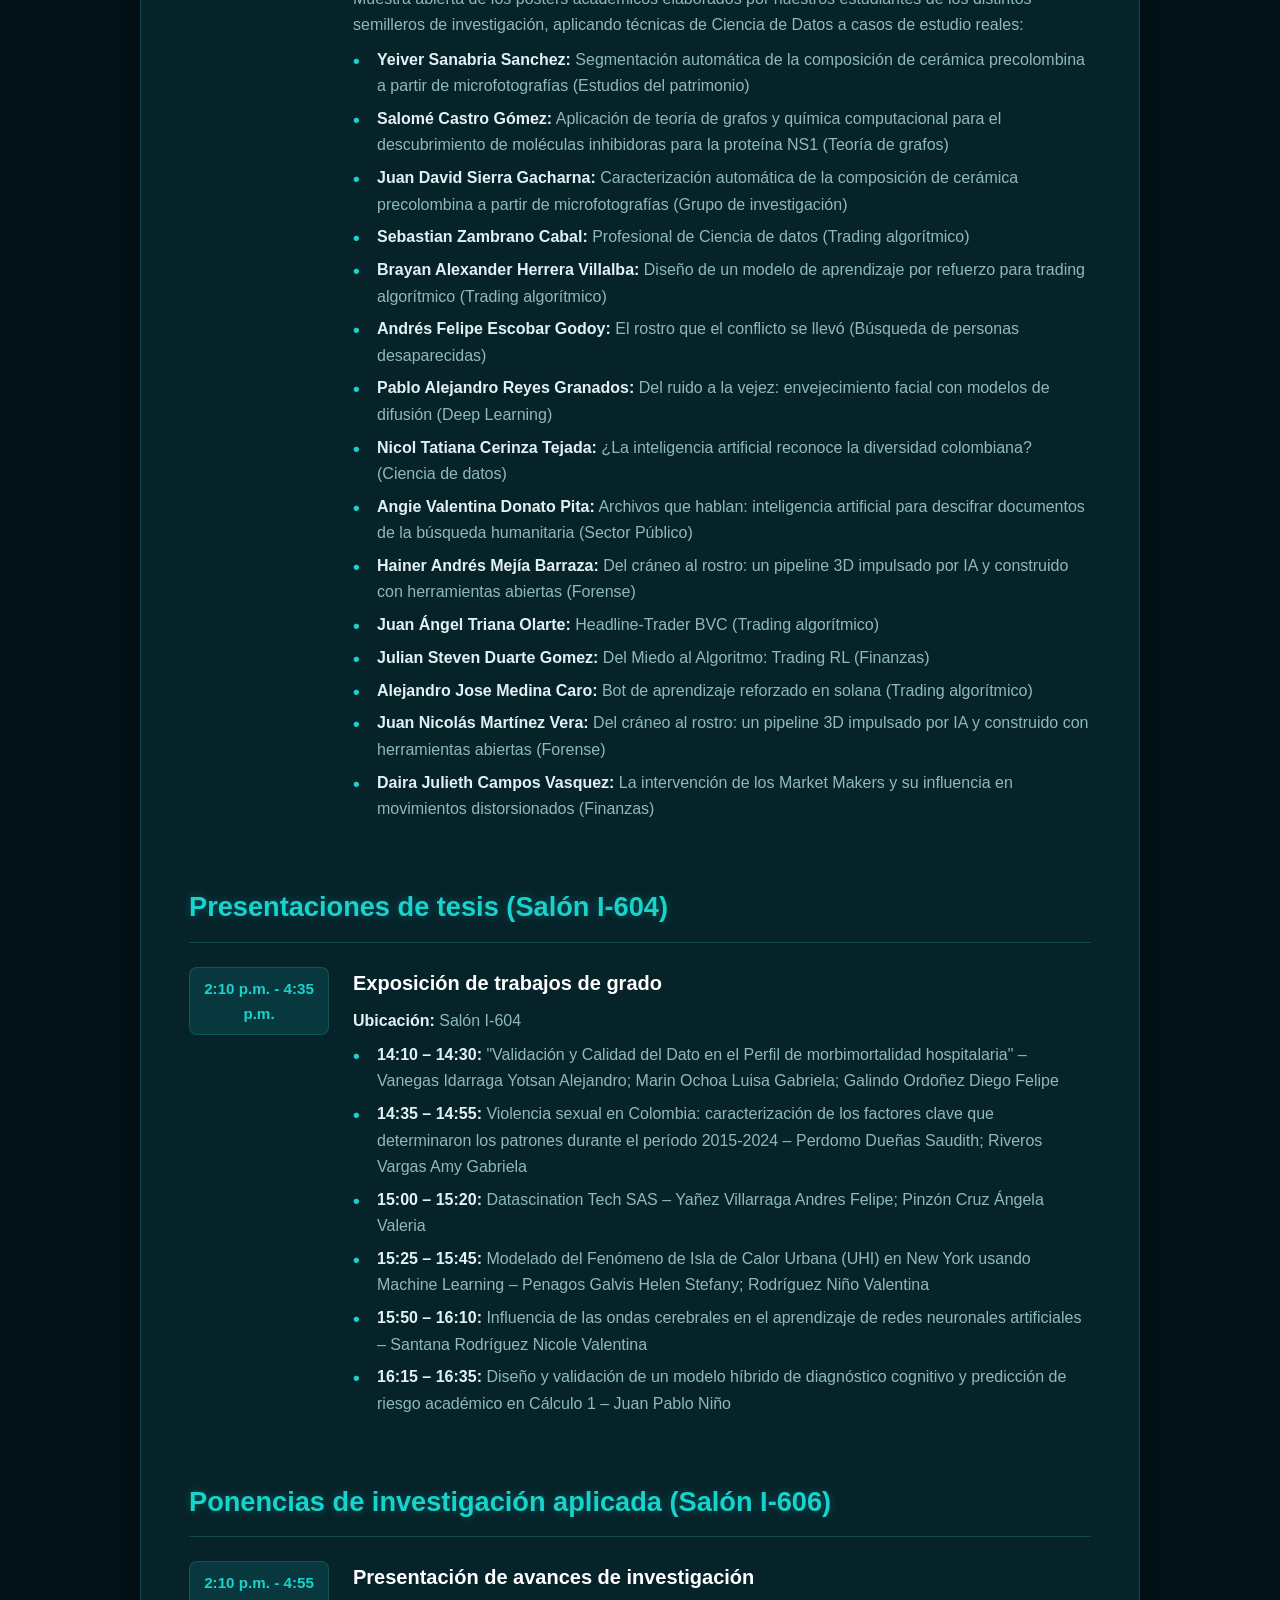
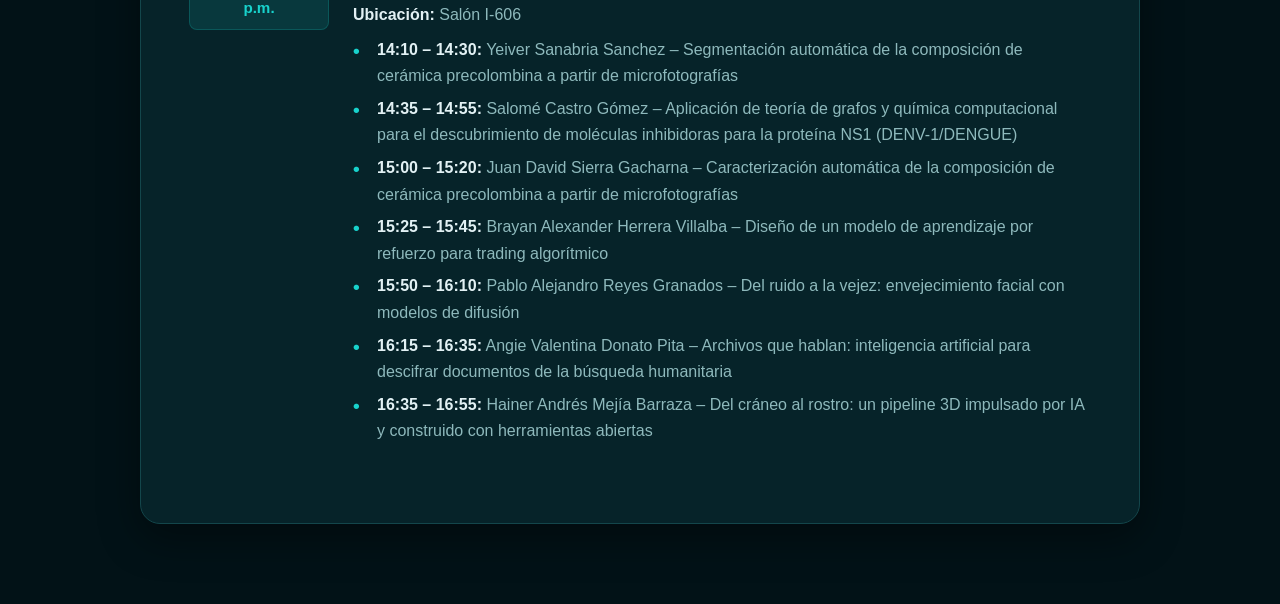
==== commit d115ce7b: "Actualiza pagina de investigacion" ====
--- a/evento.html
+++ b/evento.html
@@ -339,15 +339,21 @@
                                 distintos semilleros de investigación, aplicando técnicas de Ciencia de Datos a casos de
                                 estudio reales:</p>
                             <ul class="tag-list">
-                                <li><strong>Yeiver Sanabria Sanchez:</strong> Segmentación automática de la composición de cerámica precolombina a partir de microfotografías (Semillero de investigación)</li>
+                                <li><strong>Yeiver Sanabria Sanchez:</strong> Segmentación automática de la composición de cerámica precolombina a partir de microfotografías (Estudios del patrimonio)</li>
                                 <li><strong>Salomé Castro Gómez:</strong> Aplicación de teoría de grafos y química computacional para el descubrimiento de moléculas inhibidoras para la proteína NS1 (Teoría de grafos)</li>
-                                <li><strong>Juan David Sierra Gacharna:</strong> Caracterización automática de la composición de cerámica precolombina (Semillero de investigación)</li>
-                                <li><strong>Brayan Alexander Herrera Villalba:</strong> Diseño de un modelo de aprendizaje por refuerzo para trading algorítmico (Aprendizaje Reforzado)</li>
-                                <li><strong>Andrés Felipe Escobar Godoy:</strong> El rostro que el conflicto s... (NeuroMinds)</li>
-                                <li><strong>Pablo Alejandro Reyes Granados:</strong> Del ruido a la vejez: envejecimiento facial con modelos de difusión (NeuroMinds)</li>
-                                <li><strong>Nicol Tatiana Cerinza Tejada:</strong> ¿La inteligencia artificial r... (NeuroMinds)</li>
-                                <li><strong>Angie Valentina Donato Pita:</strong> Archivos que hablan: inteligencia artificial para descifrar documentos de la búsqueda humanitaria (NeuroMinds)</li>
-                                <li><strong>Hainer Andrés Mejía Barraza:</strong> Del cráneo al rostro: un pipeline 3D impulsado por IA y construido con herramientas abiertas (NeuroMinds)</li>
+                                <li><strong>Juan David Sierra Gacharna:</strong> Caracterización automática de la composición de cerámica precolombina a partir de microfotografías (Grupo de investigación)</li>
+                                <li><strong>Sebastian Zambrano Cabal:</strong> Profesional de Ciencia de datos (Trading algorítmico)</li>
+                                <li><strong>Brayan Alexander Herrera Villalba:</strong> Diseño de un modelo de aprendizaje por refuerzo para trading algorítmico (Trading algorítmico)</li>
+                                <li><strong>Andrés Felipe Escobar Godoy:</strong> El rostro que el conflicto se llevó (Búsqueda de personas desaparecidas)</li>
+                                <li><strong>Pablo Alejandro Reyes Granados:</strong> Del ruido a la vejez: envejecimiento facial con modelos de difusión (Deep Learning)</li>
+                                <li><strong>Nicol Tatiana Cerinza Tejada:</strong> ¿La inteligencia artificial reconoce la diversidad colombiana? (Ciencia de datos)</li>
+                                <li><strong>Angie Valentina Donato Pita:</strong> Archivos que hablan: inteligencia artificial para descifrar documentos de la búsqueda humanitaria (Sector Público)</li>
+                                <li><strong>Hainer Andrés Mejía Barraza:</strong> Del cráneo al rostro: un pipeline 3D impulsado por IA y construido con herramientas abiertas (Forense)</li>
+                                <li><strong>Juan Ángel Triana Olarte:</strong> Headline-Trader BVC (Trading algorítmico)</li>
+                                <li><strong>Julian Steven Duarte Gomez:</strong> Del Miedo al Algoritmo: Trading RL (Finanzas)</li>
+                                <li><strong>Alejandro Jose Medina Caro:</strong> Bot de aprendizaje reforzado en solana (Trading algorítmico)</li>
+                                <li><strong>Juan Nicolás Martínez Vera:</strong> Del cráneo al rostro: un pipeline 3D impulsado por IA y construido con herramientas abiertas (Forense)</li>
+                                <li><strong>Daira Julieth Campos Vasquez:</strong> La intervención de los Market Makers y su influencia en movimientos distorsionados (Finanzas)</li>
                             </ul>
                         </div>
                     </div>
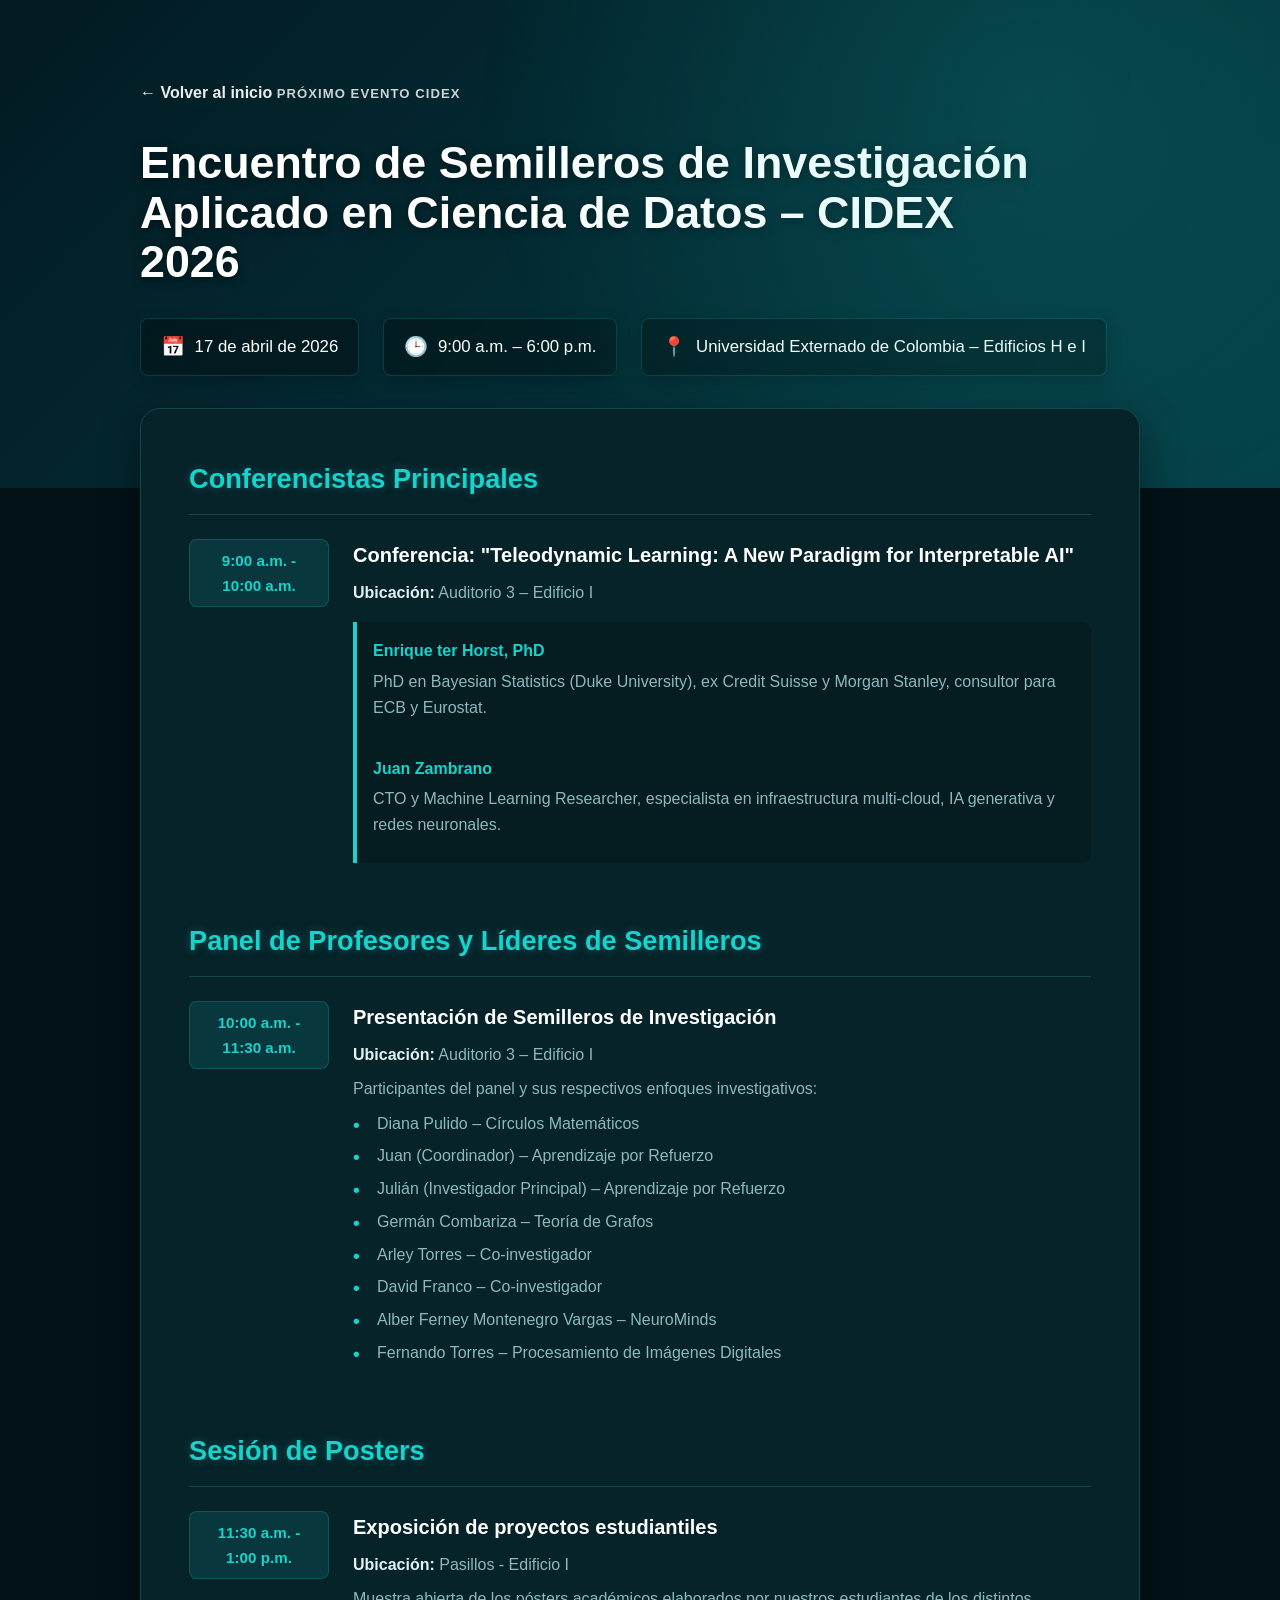
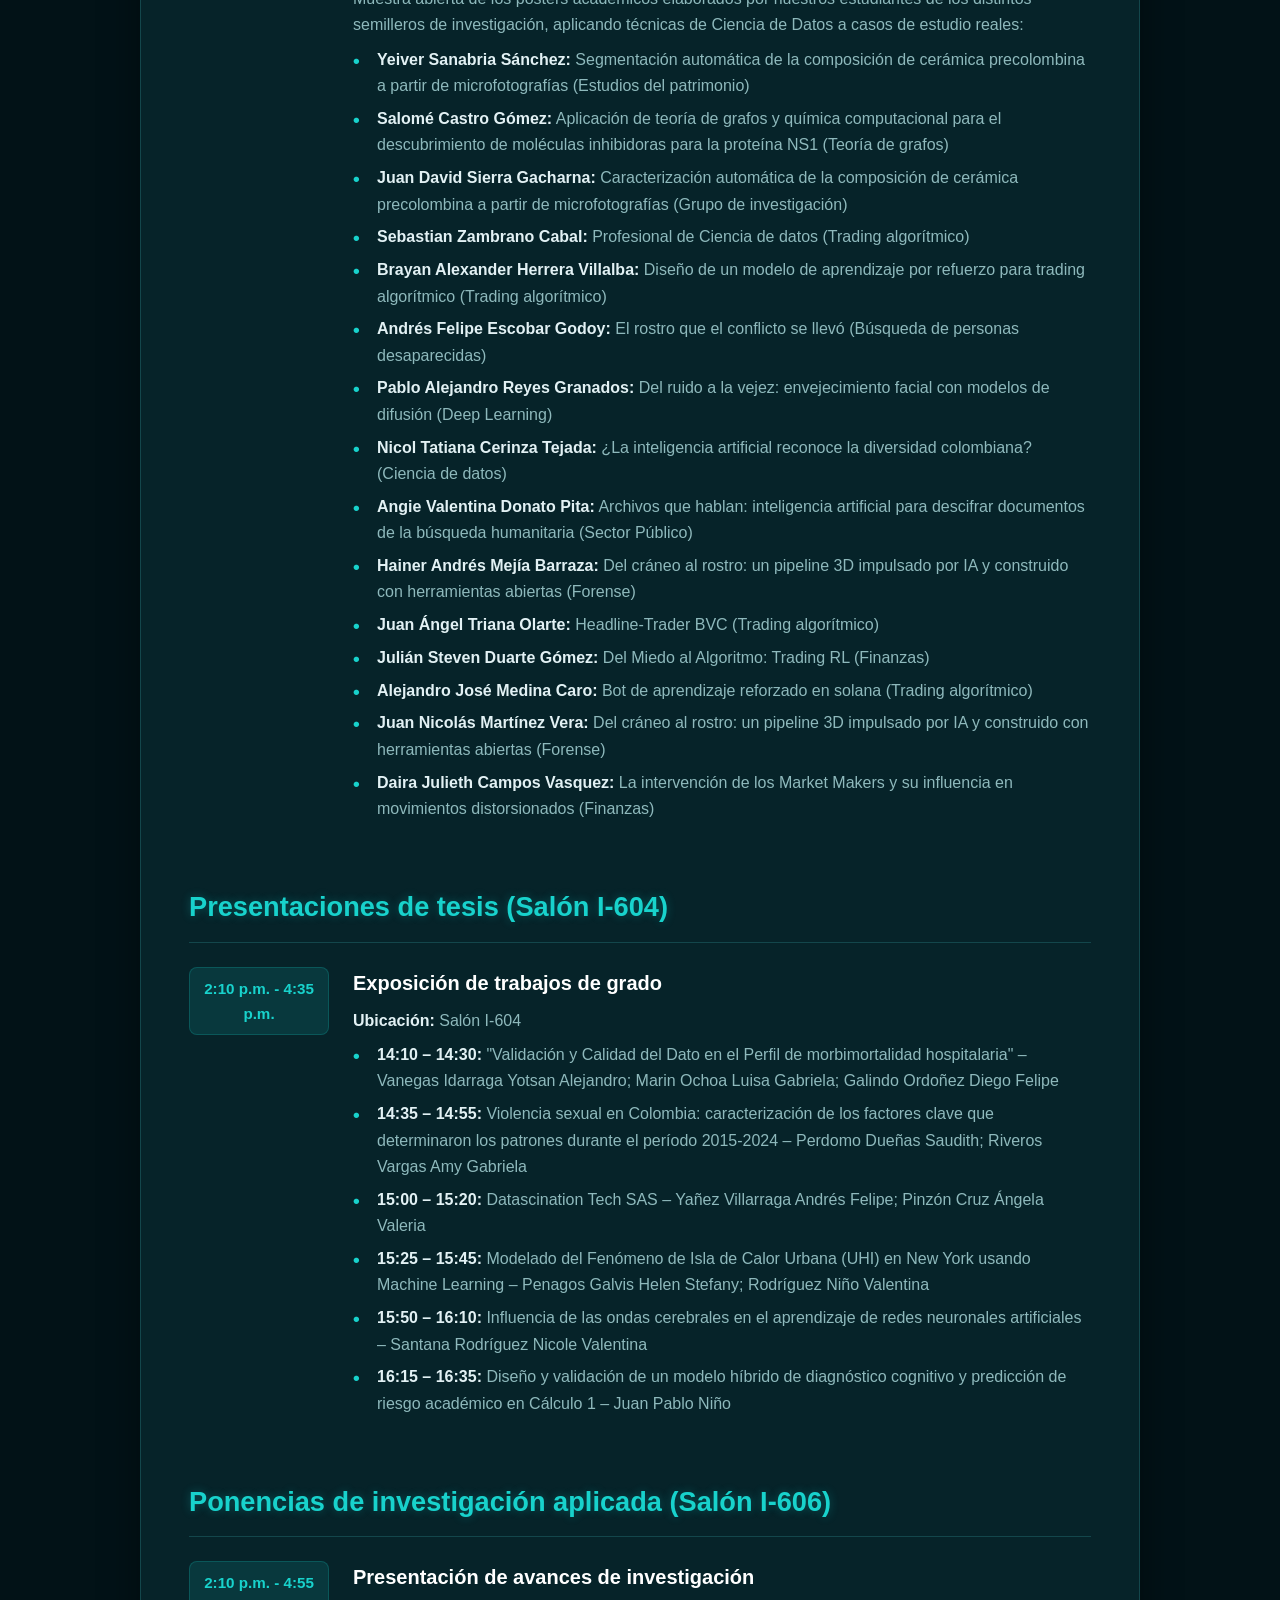
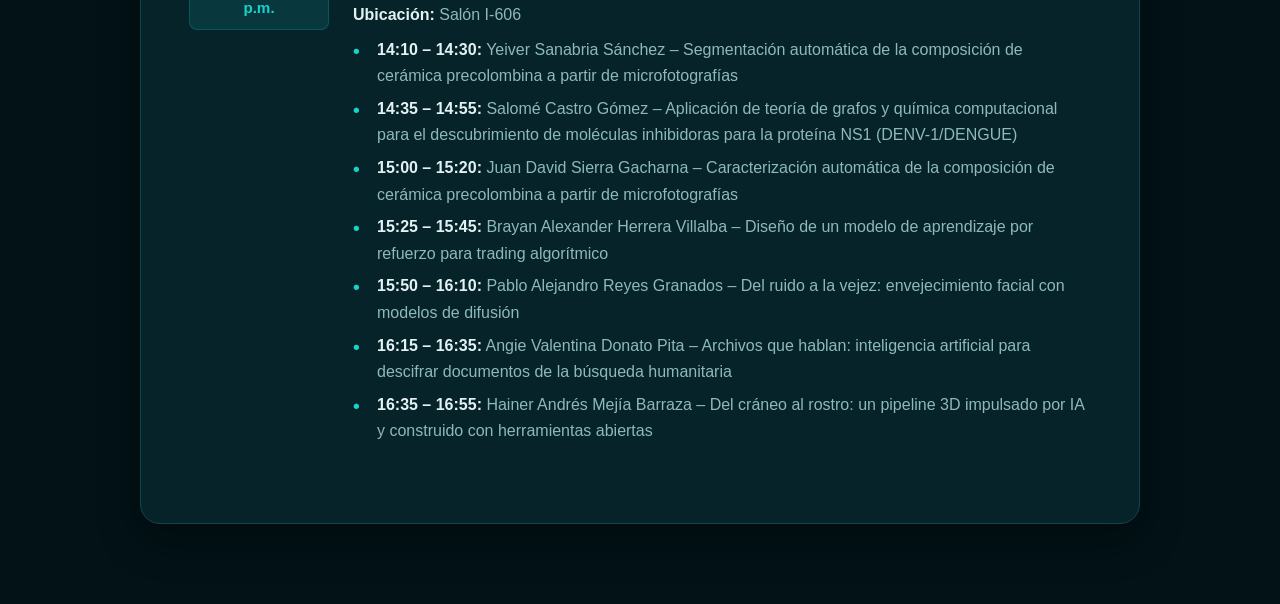
==== commit 54b43996: "Actualización de la página CIDEX" ====
--- a/evento.html
+++ b/evento.html
@@ -339,7 +339,7 @@
                                 distintos semilleros de investigación, aplicando técnicas de Ciencia de Datos a casos de
                                 estudio reales:</p>
                             <ul class="tag-list">
-                                <li><strong>Yeiver Sanabria Sanchez:</strong> Segmentación automática de la composición de cerámica precolombina a partir de microfotografías (Estudios del patrimonio)</li>
+                                <li><strong>Yeiver Sanabria Sánchez:</strong> Segmentación automática de la composición de cerámica precolombina a partir de microfotografías (Estudios del patrimonio)</li>
                                 <li><strong>Salomé Castro Gómez:</strong> Aplicación de teoría de grafos y química computacional para el descubrimiento de moléculas inhibidoras para la proteína NS1 (Teoría de grafos)</li>
                                 <li><strong>Juan David Sierra Gacharna:</strong> Caracterización automática de la composición de cerámica precolombina a partir de microfotografías (Grupo de investigación)</li>
                                 <li><strong>Sebastian Zambrano Cabal:</strong> Profesional de Ciencia de datos (Trading algorítmico)</li>
@@ -350,8 +350,8 @@
                                 <li><strong>Angie Valentina Donato Pita:</strong> Archivos que hablan: inteligencia artificial para descifrar documentos de la búsqueda humanitaria (Sector Público)</li>
                                 <li><strong>Hainer Andrés Mejía Barraza:</strong> Del cráneo al rostro: un pipeline 3D impulsado por IA y construido con herramientas abiertas (Forense)</li>
                                 <li><strong>Juan Ángel Triana Olarte:</strong> Headline-Trader BVC (Trading algorítmico)</li>
-                                <li><strong>Julian Steven Duarte Gomez:</strong> Del Miedo al Algoritmo: Trading RL (Finanzas)</li>
-                                <li><strong>Alejandro Jose Medina Caro:</strong> Bot de aprendizaje reforzado en solana (Trading algorítmico)</li>
+                                <li><strong>Julián Steven Duarte Gómez:</strong> Del Miedo al Algoritmo: Trading RL (Finanzas)</li>
+                                <li><strong>Alejandro José Medina Caro:</strong> Bot de aprendizaje reforzado en solana (Trading algorítmico)</li>
                                 <li><strong>Juan Nicolás Martínez Vera:</strong> Del cráneo al rostro: un pipeline 3D impulsado por IA y construido con herramientas abiertas (Forense)</li>
                                 <li><strong>Daira Julieth Campos Vasquez:</strong> La intervención de los Market Makers y su influencia en movimientos distorsionados (Finanzas)</li>
                             </ul>
@@ -375,7 +375,7 @@
                                 <li><strong>14:35 – 14:55:</strong> Violencia sexual en Colombia: caracterización de los
                                     factores clave que determinaron los patrones durante el período 2015-2024 – Perdomo
                                     Dueñas Saudith; Riveros Vargas Amy Gabriela</li>
-                                <li><strong>15:00 – 15:20:</strong> Datascination Tech SAS – Yañez Villarraga Andres
+                                <li><strong>15:00 – 15:20:</strong> Datascination Tech SAS – Yañez Villarraga Andrés
                                     Felipe; Pinzón Cruz Ángela Valeria</li>
                                 <li><strong>15:25 – 15:45:</strong> Modelado del Fenómeno de Isla de Calor Urbana (UHI)
                                     en New York usando Machine Learning – Penagos Galvis Helen Stefany; Rodríguez Niño
@@ -400,7 +400,7 @@
                             <h3>Presentación de avances de investigación</h3>
                             <p><strong>Ubicación:</strong> Salón I-606</p>
                             <ul class="tag-list">
-                                <li><strong>14:10 – 14:30:</strong> Yeiver Sanabria Sanchez – Segmentación automática de
+                                <li><strong>14:10 – 14:30:</strong> Yeiver Sanabria Sánchez – Segmentación automática de
                                     la composición de cerámica precolombina a partir de microfotografías</li>
                                 <li><strong>14:35 – 14:55:</strong> Salomé Castro Gómez – Aplicación de teoría de grafos
                                     y química computacional para el descubrimiento de moléculas inhibidoras para la
